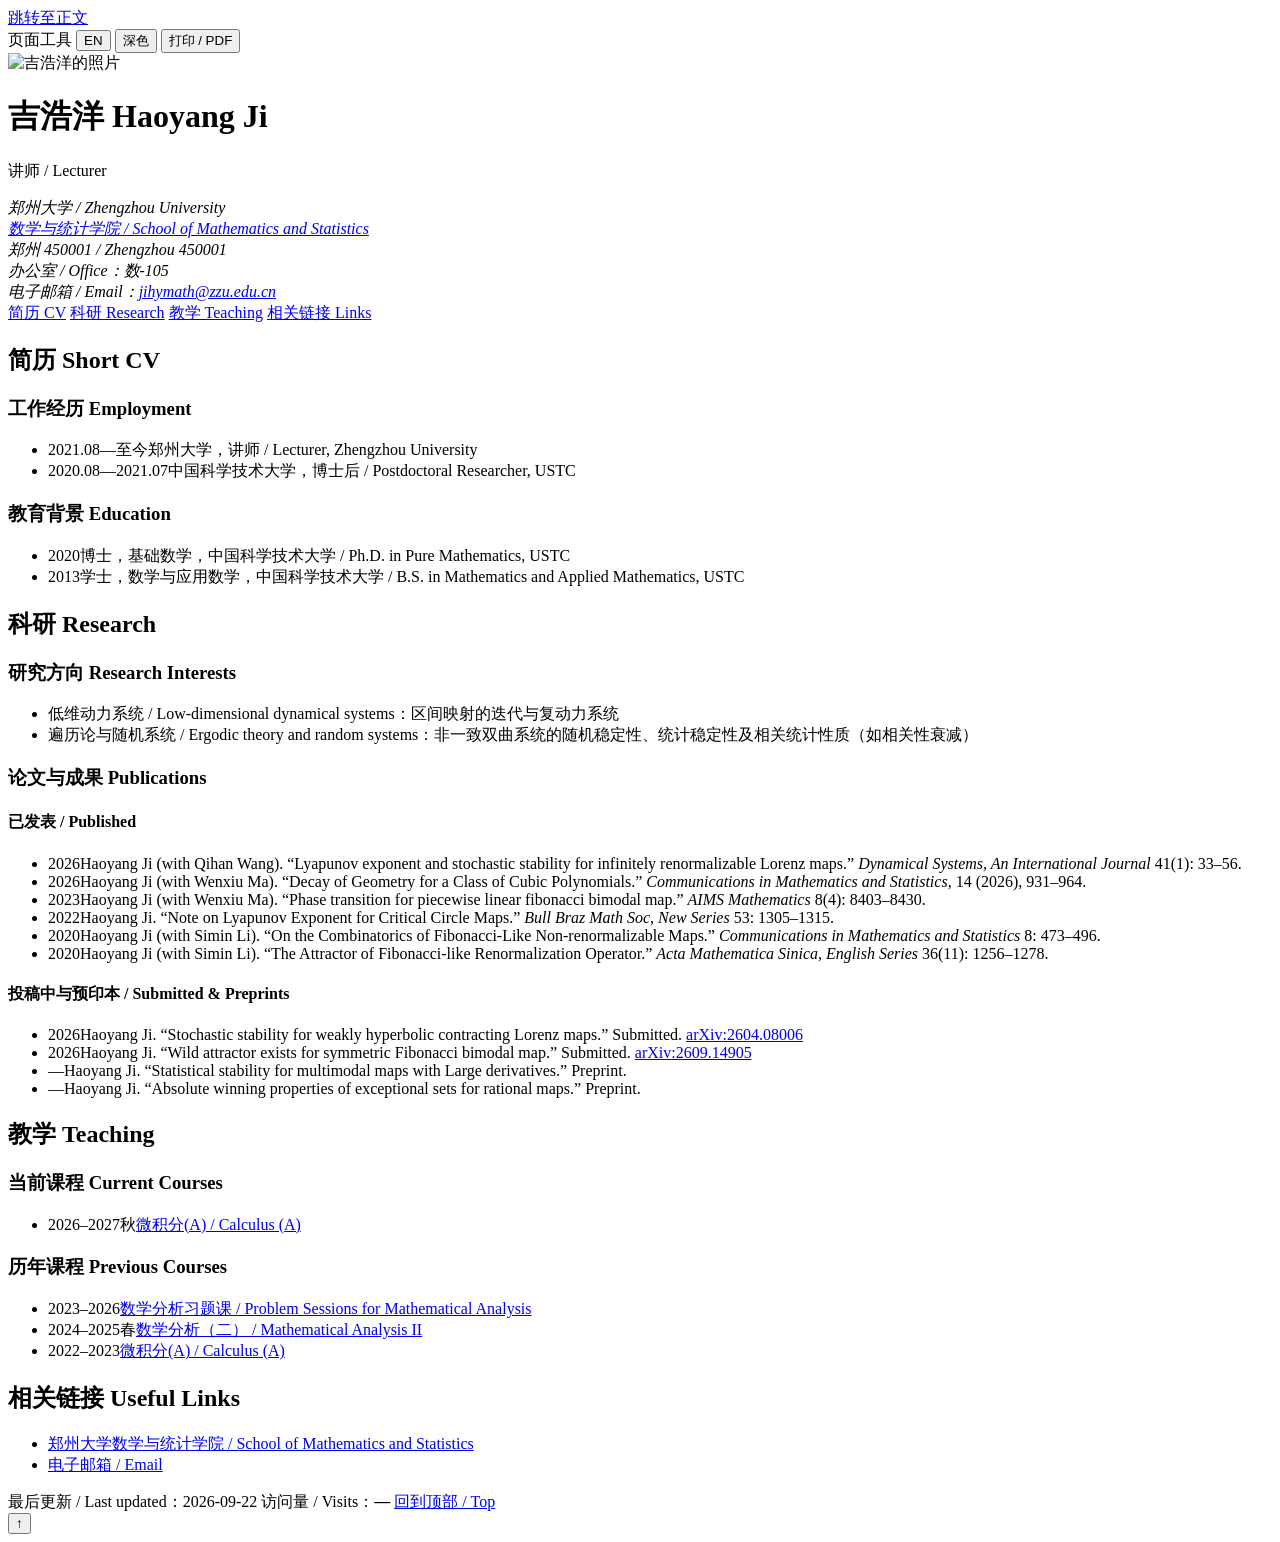
==== index.html @ d3ea6135 "Update Decay of Geometry publication details Updated publication details for 2025 entry to 2026 with" ====
<!doctype html>
<html lang="zh-CN">
<head>
  <meta charset="utf-8">
  <meta name="viewport" content="width=device-width, initial-scale=1">
  <meta name="description" content="吉浩洋，郑州大学数学与统计学院讲师。研究方向包括低维动力系统、遍历论与随机系统。">
  <title>吉浩洋 Haoyang Ji｜个人主页</title>
  <link rel="stylesheet" href="style.css?v=20260922-course-align">
  <link rel="icon" type="image/svg+xml" href="data:image/svg+xml,%3Csvg xmlns='http://www.w3.org/2000/svg' viewBox='0 0 32 32'%3E%3Crect width='32' height='32' rx='4' fill='%23365f7a'/%3E%3Ctext x='16' y='23' text-anchor='middle' font-size='23' fill='white'%3E学%3C/text%3E%3C/svg%3E">
  <script src="https://cdn.busuanzi.cc/busuanzi/3.6.9/busuanzi.min.js" defer></script>
  <script src="site.js" defer></script>
</head>
<body>
  <a class="skip" href="#main">跳转至正文</a>
  <main class="site" id="main">
    <div class="utility-bar" aria-label="页面工具">
      <span class="utility-label" data-zh="页面工具" data-en="Page tools">页面工具</span>
      <button type="button" data-action="language" aria-label="切换中英文">EN</button>
      <button type="button" data-action="theme" aria-label="切换深浅主题">深色</button>
      <button type="button" data-action="print" data-zh="打印 / PDF" data-en="Print / PDF">打印 / PDF</button>
    </div>
    <header class="profile-header" id="top">
      <div class="profile-photo">
        <img src="portrait.jpg" alt="吉浩洋的照片" width="1279" height="1706">
      </div>
      <div class="profile-copy">
        <h1>吉浩洋 <span>Haoyang Ji</span></h1>
        <p class="position">讲师 / Lecturer</p>
        <address>
          郑州大学 / Zhengzhou University<br>
          <a href="https://www5.zzu.edu.cn/math/" target="_blank" rel="noopener noreferrer">数学与统计学院 / School of Mathematics and Statistics</a><br>
          郑州 450001 / Zhengzhou 450001<br>
          办公室 / Office：数-105<br>
          电子邮箱 / Email：<a href="mailto:jihymath@zzu.edu.cn">jihymath@zzu.edu.cn</a>
        </address>
      </div>
    </header>

    <nav class="page-nav" aria-label="页面导航" data-section-nav>
      <a href="#cv" data-zh="简历 CV" data-en="Curriculum Vitae">简历 CV</a>
      <a href="#research" data-zh="科研 Research" data-en="Research">科研 Research</a>
      <a href="#teaching" data-zh="教学 Teaching" data-en="Teaching">教学 Teaching</a>
      <a href="#links" data-zh="相关链接 Links" data-en="Useful Links">相关链接 Links</a>
    </nav>

    <section class="home-section" id="cv">
      <h2 data-zh="简历 · Short CV" data-en="Curriculum Vitae">简历 <span>Short CV</span></h2>
      <div class="group">
        <h3 data-zh="工作经历 / Employment" data-en="Employment">工作经历 <span>Employment</span></h3>
        <ul class="employment-list">
          <li><div class="employment-row"><span class="year">2021.08—至今</span><span>郑州大学，讲师 / Lecturer, Zhengzhou University</span></div></li>
          <li><div class="employment-row"><span class="year">2020.08—2021.07</span><span>中国科学技术大学，博士后 / Postdoctoral Researcher, USTC</span></div></li>
        </ul>
      </div>
      <div class="group">
        <h3 data-zh="教育背景 / Education" data-en="Education">教育背景 <span>Education</span></h3>
        <ul>
          <li><span class="year">2020</span>博士，基础数学，中国科学技术大学 / Ph.D. in Pure Mathematics, USTC</li>
          <li><span class="year">2013</span>学士，数学与应用数学，中国科学技术大学 / B.S. in Mathematics and Applied Mathematics, USTC</li>
        </ul>
      </div>
    </section>

    <section class="home-section" id="research">
      <h2 data-zh="科研 · Research" data-en="Research">科研 <span>Research</span></h2>
      <div class="group">
        <h3 data-zh="研究方向 / Research Interests" data-en="Research Interests">研究方向 <span>Research Interests</span></h3>
        <ul>
          <li>低维动力系统 / Low-dimensional dynamical systems：区间映射的迭代与复动力系统</li>
          <li>遍历论与随机系统 / Ergodic theory and random systems：非一致双曲系统的随机稳定性、统计稳定性及相关统计性质（如相关性衰减）</li>
        </ul>
      </div>
      <div class="group">
        <h3 data-zh="论文与成果 / Publications" data-en="Publications">论文与成果 <span>Publications</span></h3>
        <h4 class="publication-subhead" data-zh="已发表 / Published" data-en="Published">已发表 / Published</h4>
        <ul class="publication-list">
          <li><span class="publication-row"><span class="year">2026</span><span class="publication-entry">Haoyang Ji (with Qihan Wang). “Lyapunov exponent and stochastic stability for infinitely renormalizable Lorenz maps.” <em>Dynamical Systems, An International Journal</em> 41(1): 33–56.</span></span></li>
          <li><span class="publication-row"><span class="year">2026</span><span class="publication-entry">Haoyang Ji (with Wenxiu Ma). “Decay of Geometry for a Class of Cubic Polynomials.” <em>Communications in Mathematics and Statistics</em>, 14 (2026), 931–964.</span></span></li>
          <li><span class="publication-row"><span class="year">2023</span><span class="publication-entry">Haoyang Ji (with Wenxiu Ma). “Phase transition for piecewise linear fibonacci bimodal map.” <em>AIMS Mathematics</em> 8(4): 8403–8430.</span></span></li>
          <li><span class="publication-row"><span class="year">2022</span><span class="publication-entry">Haoyang Ji. “Note on Lyapunov Exponent for Critical Circle Maps.” <em>Bull Braz Math Soc, New Series</em> 53: 1305–1315.</span></span></li>
          <li><span class="publication-row"><span class="year">2020</span><span class="publication-entry">Haoyang Ji (with Simin Li). “On the Combinatorics of Fibonacci-Like Non-renormalizable Maps.” <em>Communications in Mathematics and Statistics</em> 8: 473–496.</span></span></li>
          <li><span class="publication-row"><span class="year">2020</span><span class="publication-entry">Haoyang Ji (with Simin Li). “The Attractor of Fibonacci-like Renormalization Operator.” <em>Acta Mathematica Sinica, English Series</em> 36(11): 1256–1278.</span></span></li>
        </ul>
        <h4 class="publication-subhead" data-zh="投稿中与预印本 / Submitted &amp; Preprints" data-en="Submitted &amp; Preprints">投稿中与预印本 / Submitted &amp; Preprints</h4>
        <ul class="publication-list">
          <li><span class="publication-row"><span class="year">2026</span><span class="publication-entry">Haoyang Ji. “Stochastic stability for weakly hyperbolic contracting Lorenz maps.” Submitted. <a href="https://arxiv.org/abs/2604.08006" target="_blank" rel="noopener noreferrer">arXiv:2604.08006</a></span></span></li>
          <li><span class="publication-row"><span class="year">2026</span><span class="publication-entry">Haoyang Ji. “Wild attractor exists for symmetric Fibonacci bimodal map.” Submitted. <a href="https://arxiv.org/abs/2609.14905" target="_blank" rel="noopener noreferrer">arXiv:2609.14905</a></span></span></li>
          <li><span class="publication-row"><span class="year">—</span><span class="publication-entry">Haoyang Ji. “Statistical stability for multimodal maps with Large derivatives.” Preprint.</span></span></li>
          <li><span class="publication-row"><span class="year">—</span><span class="publication-entry">Haoyang Ji. “Absolute winning properties of exceptional sets for rational maps.” Preprint.</span></span></li>
        </ul>
      </div>
    </section>

    <section class="home-section" id="teaching">
      <h2 data-zh="教学 · Teaching" data-en="Teaching">教学 <span>Teaching</span></h2>
      <div class="group">
        <h3 data-zh="当前课程 / Current Courses" data-en="Current Courses">当前课程 <span>Current Courses</span></h3>
        <ul class="course-list">
          <li><span class="year">2026–2027秋</span><a href="course-01.html">微积分(A) / Calculus (A)</a></li>
        </ul>
      </div>
      <div class="group">
        <h3 data-zh="历年课程 / Previous Courses" data-en="Previous Courses">历年课程 <span>Previous Courses</span></h3>
        <ul class="course-list">
          <li><span class="year">2023–2026</span><a href="course-02.html">数学分析习题课 / Problem Sessions for Mathematical Analysis</a></li>
          <li><span class="year">2024–2025春</span><a href="course-04.html">数学分析（二） / Mathematical Analysis II</a></li>
          <li><span class="year">2022–2023</span><a href="course-03.html">微积分(A) / Calculus (A)</a></li>
        </ul>
      </div>
    </section>

    <section class="home-section" id="links">
      <h2 data-zh="相关链接 · Useful Links" data-en="Useful Links">相关链接 <span>Useful Links</span></h2>
      <ul class="inline-links">
        <li><a href="https://www5.zzu.edu.cn/math/" target="_blank" rel="noopener noreferrer">郑州大学数学与统计学院 / School of Mathematics and Statistics</a></li>
        <li><a href="mailto:jihymath@zzu.edu.cn">电子邮箱 / Email</a></li>
      </ul>
    </section>

    <footer>
      <span>最后更新 / Last updated：2026-09-22</span>
      <span class="visitor-count" id="busuanzi_container_site_pv">访问量 / Visits：<strong id="busuanzi_site_pv">—</strong></span>
      <a href="#top">回到顶部 / Top</a>
    </footer>
  </main>
  <button class="back-to-top" type="button" data-action="top" aria-label="回到顶部">↑</button>
</body>
</html>
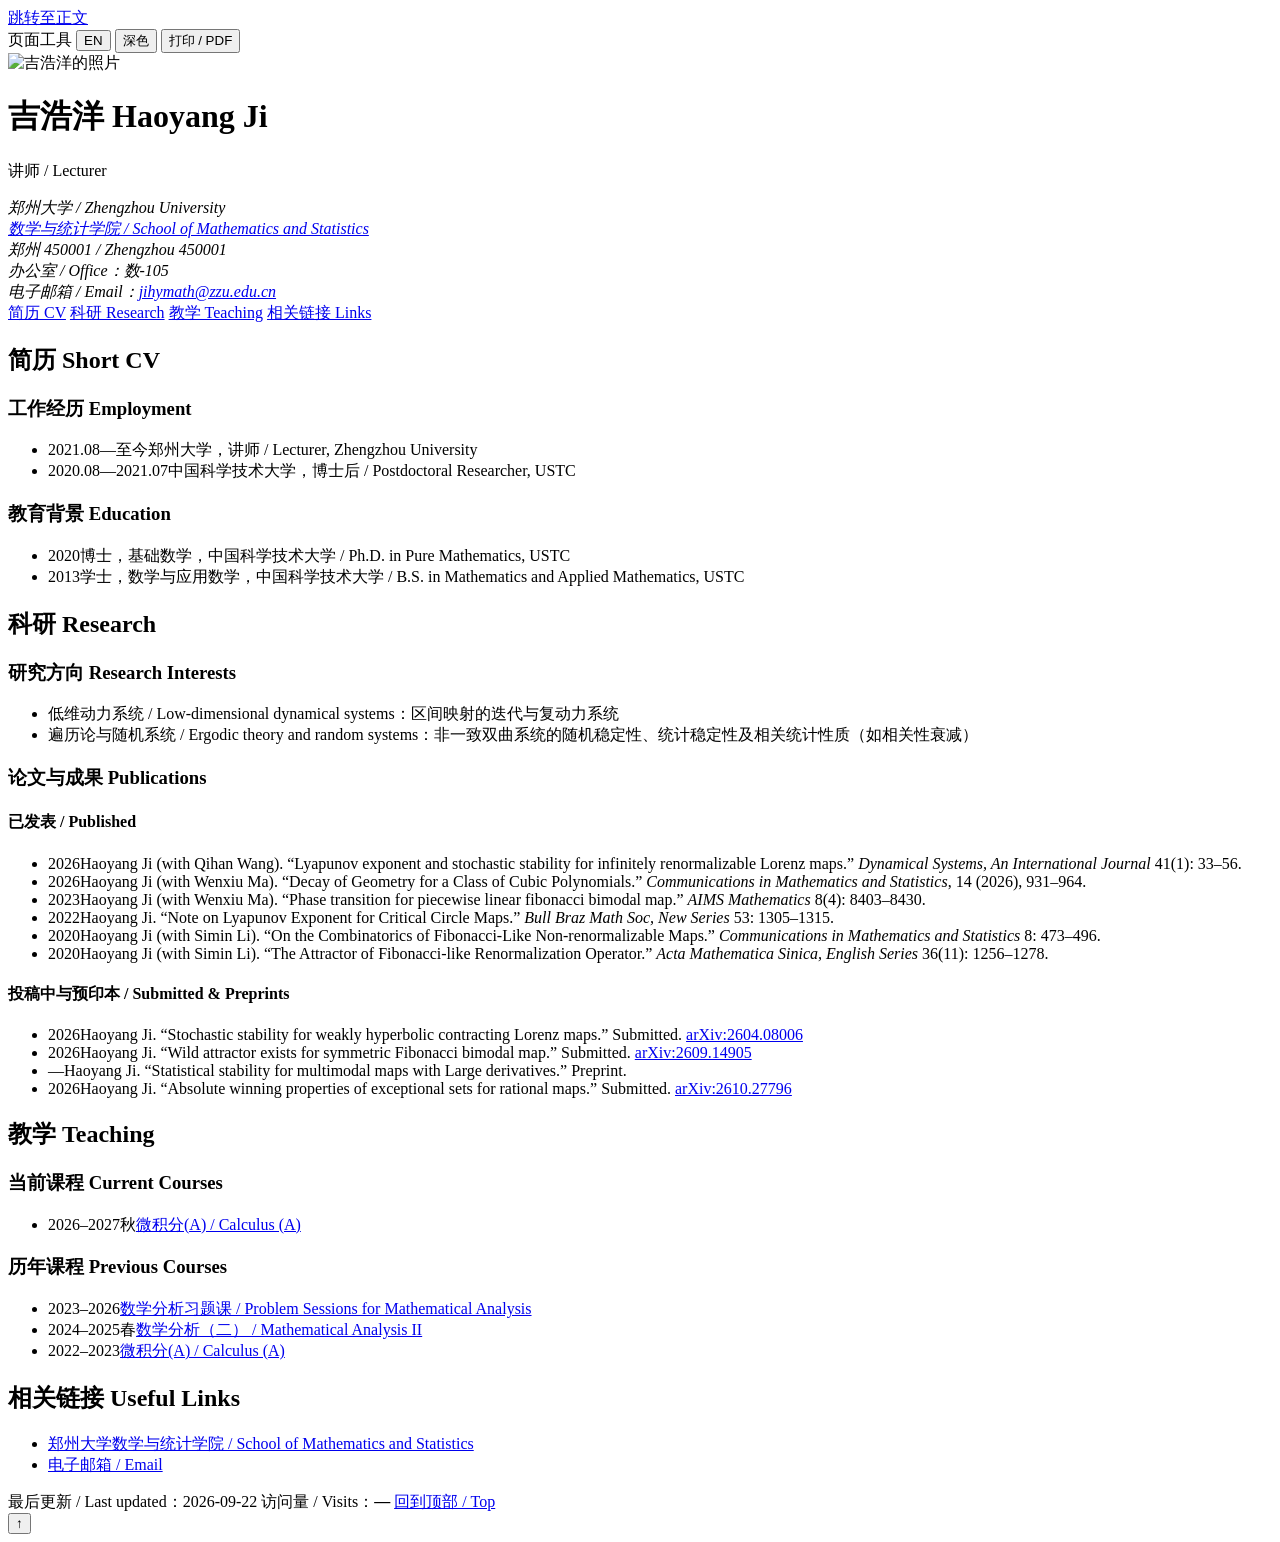
==== commit 9e67db8e: "Update rational maps preprint status and arXiv link" ====
--- a/index.html
+++ b/index.html
@@ -86,7 +86,7 @@
           <li><span class="publication-row"><span class="year">2026</span><span class="publication-entry">Haoyang Ji. “Stochastic stability for weakly hyperbolic contracting Lorenz maps.” Submitted. <a href="https://arxiv.org/abs/2604.08006" target="_blank" rel="noopener noreferrer">arXiv:2604.08006</a></span></span></li>
           <li><span class="publication-row"><span class="year">2026</span><span class="publication-entry">Haoyang Ji. “Wild attractor exists for symmetric Fibonacci bimodal map.” Submitted. <a href="https://arxiv.org/abs/2609.14905" target="_blank" rel="noopener noreferrer">arXiv:2609.14905</a></span></span></li>
           <li><span class="publication-row"><span class="year">—</span><span class="publication-entry">Haoyang Ji. “Statistical stability for multimodal maps with Large derivatives.” Preprint.</span></span></li>
-          <li><span class="publication-row"><span class="year">—</span><span class="publication-entry">Haoyang Ji. “Absolute winning properties of exceptional sets for rational maps.” Preprint.</span></span></li>
+          <li><span class="publication-row"><span class="year">2026</span><span class="publication-entry">Haoyang Ji. “Absolute winning properties of exceptional sets for rational maps.” Submitted. <a href="https://arxiv.org/abs/2610.27796" target="_blank" rel="noopener noreferrer">arXiv:2610.27796</a></span></span></li>
         </ul>
       </div>
     </section>
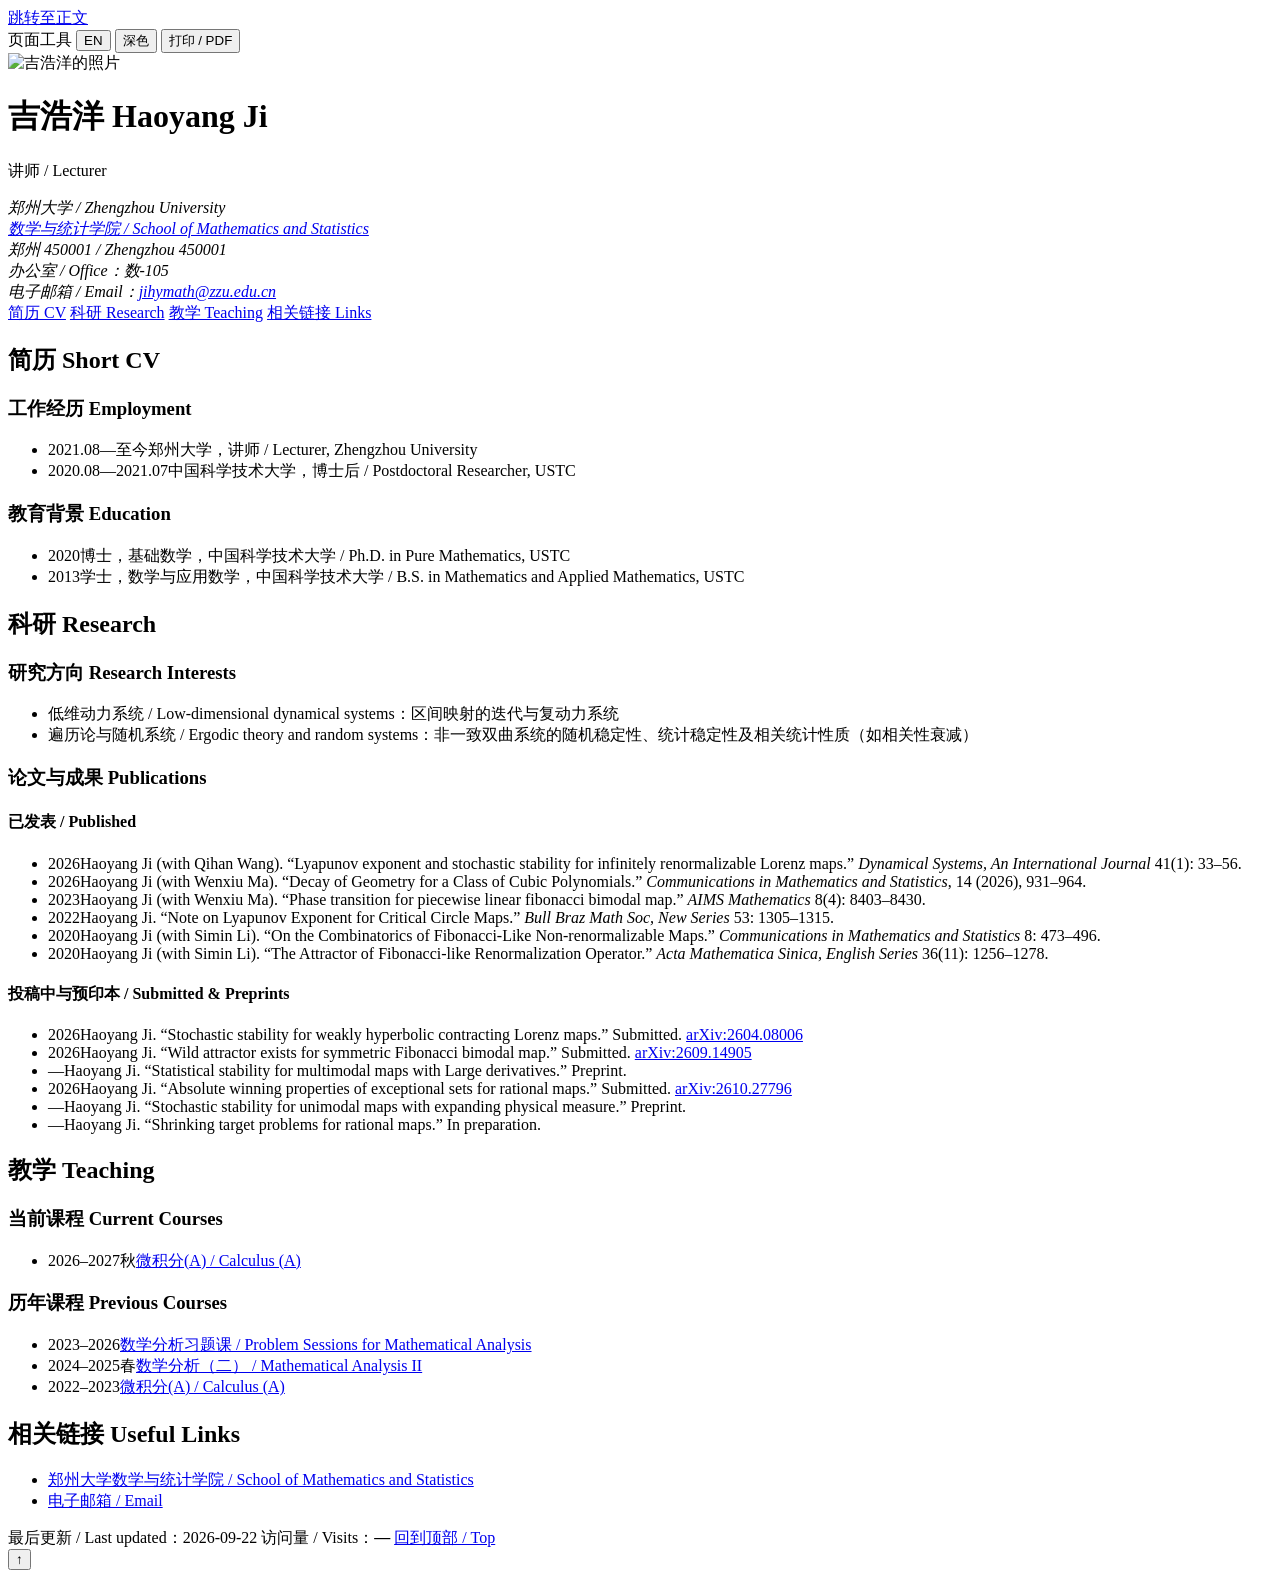
==== commit faa03da9: "Add unimodal maps preprint and shrinking target work" ====
--- a/index.html
+++ b/index.html
@@ -87,6 +87,8 @@
           <li><span class="publication-row"><span class="year">2026</span><span class="publication-entry">Haoyang Ji. “Wild attractor exists for symmetric Fibonacci bimodal map.” Submitted. <a href="https://arxiv.org/abs/2609.14905" target="_blank" rel="noopener noreferrer">arXiv:2609.14905</a></span></span></li>
           <li><span class="publication-row"><span class="year">—</span><span class="publication-entry">Haoyang Ji. “Statistical stability for multimodal maps with Large derivatives.” Preprint.</span></span></li>
           <li><span class="publication-row"><span class="year">2026</span><span class="publication-entry">Haoyang Ji. “Absolute winning properties of exceptional sets for rational maps.” Submitted. <a href="https://arxiv.org/abs/2610.27796" target="_blank" rel="noopener noreferrer">arXiv:2610.27796</a></span></span></li>
+          <li><span class="publication-row"><span class="year">—</span><span class="publication-entry">Haoyang Ji. “Stochastic stability for unimodal maps with expanding physical measure.” Preprint.</span></span></li>
+          <li><span class="publication-row"><span class="year">—</span><span class="publication-entry">Haoyang Ji. “Shrinking target problems for rational maps.” In preparation.</span></span></li>
         </ul>
       </div>
     </section>
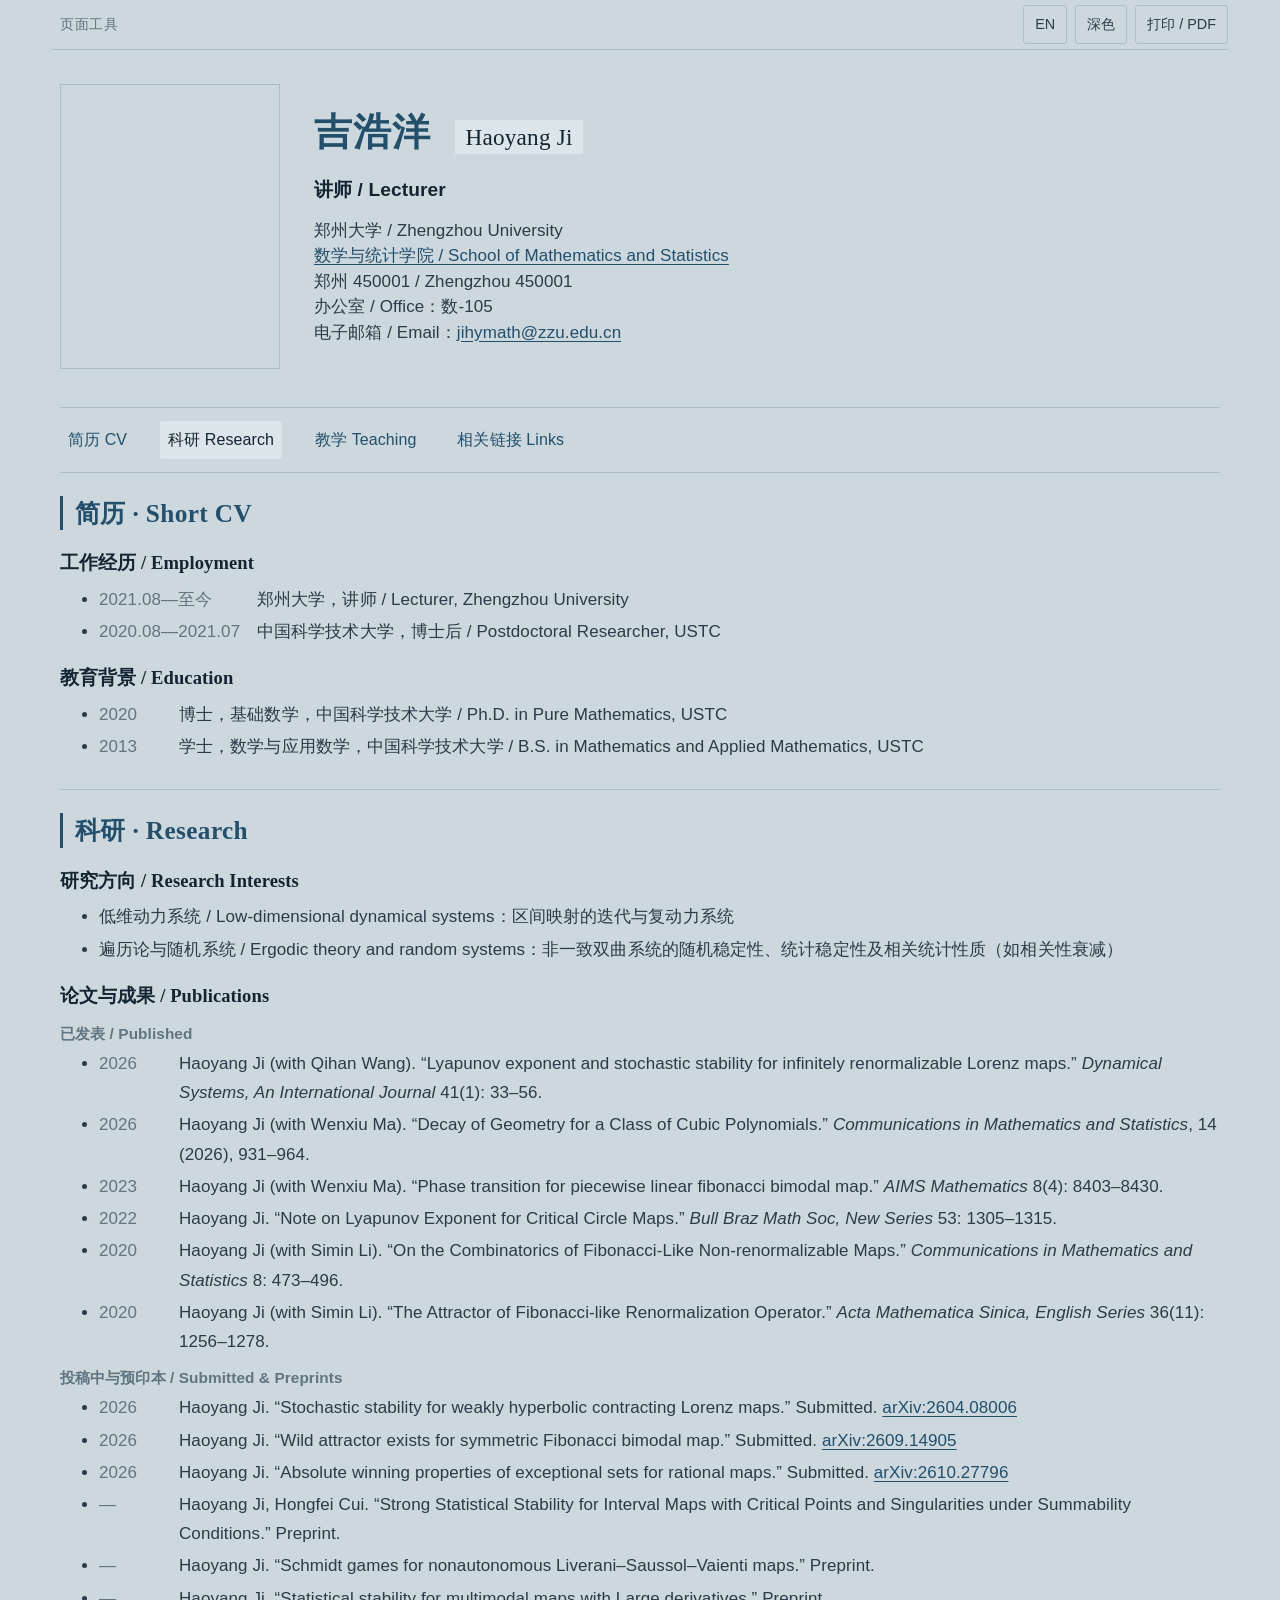
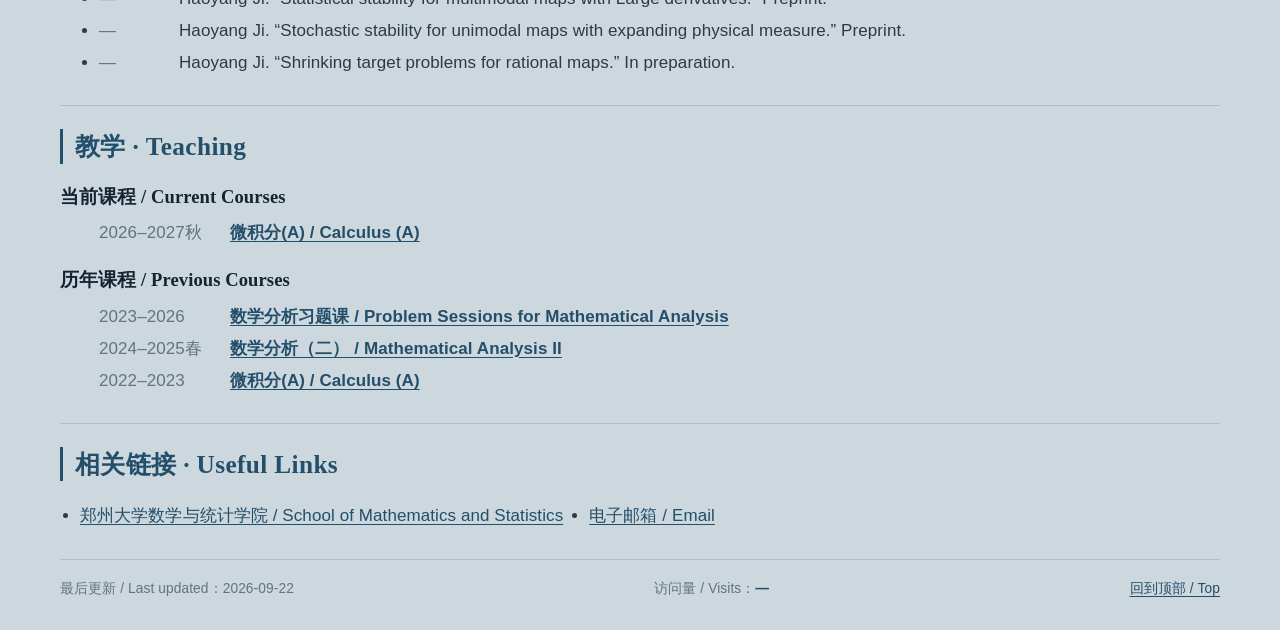
==== commit 1c6f0c84: "Add two preprints and reorder manuscripts by status Added new publications and updated existing entr" ====
--- a/index.html
+++ b/index.html
@@ -85,8 +85,10 @@
         <ul class="publication-list">
           <li><span class="publication-row"><span class="year">2026</span><span class="publication-entry">Haoyang Ji. “Stochastic stability for weakly hyperbolic contracting Lorenz maps.” Submitted. <a href="https://arxiv.org/abs/2604.08006" target="_blank" rel="noopener noreferrer">arXiv:2604.08006</a></span></span></li>
           <li><span class="publication-row"><span class="year">2026</span><span class="publication-entry">Haoyang Ji. “Wild attractor exists for symmetric Fibonacci bimodal map.” Submitted. <a href="https://arxiv.org/abs/2609.14905" target="_blank" rel="noopener noreferrer">arXiv:2609.14905</a></span></span></li>
+          <li><span class="publication-row"><span class="year">2026</span><span class="publication-entry">Haoyang Ji. “Absolute winning properties of exceptional sets for rational maps.” Submitted. <a href="https://arxiv.org/abs/2610.27796" target="_blank" rel="noopener noreferrer">arXiv:2610.27796</a></span></span></li>
+          <li><span class="publication-row"><span class="year">—</span><span class="publication-entry">Haoyang Ji, Hongfei Cui. “Strong Statistical Stability for Interval Maps with Critical Points and Singularities under Summability Conditions.” Preprint.</span></span></li>
+          <li><span class="publication-row"><span class="year">—</span><span class="publication-entry">Haoyang Ji. “Schmidt games for nonautonomous Liverani–Saussol–Vaienti maps.” Preprint.</span></span></li>
           <li><span class="publication-row"><span class="year">—</span><span class="publication-entry">Haoyang Ji. “Statistical stability for multimodal maps with Large derivatives.” Preprint.</span></span></li>
-          <li><span class="publication-row"><span class="year">2026</span><span class="publication-entry">Haoyang Ji. “Absolute winning properties of exceptional sets for rational maps.” Submitted. <a href="https://arxiv.org/abs/2610.27796" target="_blank" rel="noopener noreferrer">arXiv:2610.27796</a></span></span></li>
           <li><span class="publication-row"><span class="year">—</span><span class="publication-entry">Haoyang Ji. “Stochastic stability for unimodal maps with expanding physical measure.” Preprint.</span></span></li>
           <li><span class="publication-row"><span class="year">—</span><span class="publication-entry">Haoyang Ji. “Shrinking target problems for rational maps.” In preparation.</span></span></li>
         </ul>
--- a/style.css
+++ b/style.css
@@ -0,0 +1,286 @@
+:root {
+  --paper: #ccd7de;
+  --surface: #eaf0f3;
+  --ink: #142431;
+  --text: #2b3b47;
+  --muted: #617480;
+  --line: #aebdc6;
+  --accent: #234f6b;
+  --soft: #dbe5ea;
+  --white: #f4f7f8;
+  --shadow: 0 18px 48px rgba(24, 47, 63, .18);
+  --sans: -apple-system, BlinkMacSystemFont, "Segoe UI", "Helvetica Neue", "PingFang SC", "Hiragino Sans GB", "Microsoft YaHei", Arial, sans-serif;
+  --display: "Iowan Old Style", Charter, Georgia, "Times New Roman", "Songti SC", STSong, SimSun, serif;
+}
+
+html[data-theme="dark"] {
+  --paper: #101a22;
+  --surface: rgba(25, 39, 49, .92);
+  --ink: #edf5f8;
+  --text: #d4e0e6;
+  --muted: #9eb1bd;
+  --line: #405663;
+  --accent: #8ac0dc;
+  --soft: #253945;
+  --white: #1e303b;
+  --shadow: 0 18px 50px rgba(0, 0, 0, .28);
+  color-scheme: dark;
+}
+
+* { box-sizing: border-box; }
+html { scroll-behavior: smooth; scroll-padding-top: 22px; }
+body {
+  margin: 0;
+  background: var(--paper);
+  color: var(--text);
+  font-family: var(--sans);
+  font-size: 1.0625rem;
+  line-height: 1.72;
+  letter-spacing: .005em;
+  -webkit-font-smoothing: antialiased;
+  text-rendering: optimizeLegibility;
+}
+html[data-theme="dark"] body { background: var(--paper); }
+a { color: var(--accent); text-decoration: underline; text-underline-offset: 3px; }
+a:hover { color: #9d3b50; }
+a:focus-visible { outline: 2px solid #8a2f3e; outline-offset: 4px; }
+h1, h2, h3, p, dl, dd { margin: 0; }
+.skip { position: fixed; top: -60px; left: 18px; background: white; padding: 8px; z-index: 20; }
+.skip:focus { top: 10px; }
+.site {
+  width: min(1160px, calc(100% - 64px));
+  margin: 0 auto;
+  padding: 0 0 30px;
+  background: transparent;
+}
+
+.utility-bar {
+  min-height: 50px;
+  display: flex;
+  align-items: center;
+  gap: 8px;
+  margin: 0 -8px;
+  border-bottom: 1px solid var(--line);
+  color: var(--muted);
+  font-size: .9rem;
+}
+.utility-label { margin-right: auto; padding-left: 8px; letter-spacing: .05em; }
+.utility-spacer { flex: 1; }
+.utility-bar button,
+.utility-home {
+  min-height: 34px;
+  padding: 6px 11px;
+  border: 1px solid var(--line);
+  border-radius: 3px;
+  background: transparent;
+  color: var(--text);
+  font: inherit;
+  text-decoration: none;
+  cursor: pointer;
+}
+.utility-bar button:hover,
+.utility-home:hover { background: var(--soft); color: var(--accent); }
+
+.profile-header {
+  min-height: 320px;
+  display: grid;
+  grid-template-columns: 220px minmax(0, 1fr);
+  gap: 34px;
+  align-items: center;
+  padding: 34px 0 38px;
+  border-bottom: 1px solid var(--line);
+}
+.profile-photo {
+  width: 220px;
+  height: 285px;
+  overflow: hidden;
+  border: 1px solid var(--line);
+}
+.profile-photo img { display: block; width: 100%; height: 100%; object-fit: cover; transform: scale(1.8); transform-origin: 50% 70%; }
+.profile-copy h1 { color: var(--accent); font-family: var(--display); font-size: 2.35rem; font-weight: 700; line-height: 1.35; letter-spacing: .02em; }
+.profile-copy h1 span { margin-left: 15px; padding: 4px 10px; background: var(--soft); color: var(--ink); font-family: var(--display); font-size: 1.45rem; font-weight: 500; line-height: 1.5; letter-spacing: .01em; }
+.position { margin: 14px 0 12px; color: var(--ink); font-size: 1.2rem; font-weight: 700; }
+address { font-style: normal; line-height: 1.5; }
+
+.page-nav {
+  display: flex;
+  flex-wrap: wrap;
+  gap: 8px 25px;
+  padding: 13px 0;
+  border-bottom: 1px solid var(--line);
+  font-size: 1rem;
+}
+.page-nav a, .course-nav a {
+  padding: 5px 8px;
+  border-radius: 2px;
+  text-decoration: none;
+}
+.page-nav a:hover, .course-nav a:hover,
+.page-nav a.active, .course-nav a.active { background: var(--soft); color: var(--ink); }
+.home-section, .course-section { padding: 23px 0 25px; border-bottom: 1px solid var(--line); }
+.home-section h2, .course-section h2 {
+  margin-bottom: 17px;
+  color: var(--accent);
+  font-family: var(--display);
+  font-size: 1.58rem;
+  letter-spacing: .015em;
+  line-height: 1.35;
+  padding-left: 12px;
+  border-left: 3px solid var(--accent);
+}
+.home-section h2 span, .course-section h2 span { color: var(--muted); font-size: 1.02rem; font-weight: 500; }
+.group { margin-bottom: 16px; }
+.group:last-child { margin-bottom: 0; }
+.group h3 { margin-bottom: 6px; color: var(--ink); font-family: var(--display); font-size: 1.16rem; font-weight: 650; letter-spacing: .005em; }
+.group h3 span { color: var(--muted); font-weight: 400; }
+.publication-subhead { margin: 10px 0 4px; color: var(--muted); font: 600 .96rem/1.5 var(--sans); }
+.publication-row { display: grid; grid-template-columns: 72px minmax(0, 1fr); column-gap: 8px; }
+.publication-list .year { min-width: 0; margin-right: 0; }
+.employment-row { display: grid; grid-template-columns: 150px minmax(0, 1fr); column-gap: 8px; }
+.employment-row .year { min-width: 0; margin-right: 0; }
+ul { margin: 0; padding-left: 39px; }
+li { margin: 3px 0; }
+.year { display: inline-block; min-width: 72px; margin-right: 8px; color: var(--muted); font-variant-numeric: tabular-nums; white-space: nowrap; }
+.course-list li { display: grid; grid-template-columns: 13ch minmax(0, 1fr); column-gap: 8px; }
+.course-list .year { min-width: 0; margin-right: 0; }
+.course-list a { font-weight: 600; }
+.inline-links { display: flex; flex-wrap: wrap; gap: 6px 26px; padding-left: 20px; }
+
+footer {
+  display: flex;
+  flex-wrap: wrap;
+  justify-content: space-between;
+  gap: 8px 20px;
+  padding-top: 17px;
+  color: var(--muted);
+  font-size: .86rem;
+}
+.visitor-count strong { color: var(--accent); font-weight: 700; font-variant-numeric: tabular-nums; }
+
+.course-site { width: min(1220px, calc(100% - 44px)); }
+.course-header { padding: 32px 0 28px; text-align: center; border-bottom: 1px solid var(--line); }
+.course-header h1 { color: var(--ink); font-family: var(--display); font-size: 2.28rem; letter-spacing: .01em; }
+.course-header h1 span { font-size: 1.3rem; font-weight: 600; }
+.course-header h2 { margin-top: 11px; color: var(--muted); font-family: var(--sans); font-size: 1.08rem; font-weight: 500; }
+.course-nav { display: flex; flex-wrap: wrap; gap: 7px; padding: 13px 0; border-bottom: 1px solid var(--line); font-size: 1rem; }
+.course-section { position: relative; }
+.notice-list, .course-notes { padding-left: 24px; }
+.notice-list li::marker { color: #a42343; }
+.notice-list time { display: inline-block; min-width: 105px; color: var(--muted); }
+.course-info { display: grid; gap: 9px; }
+.course-info div { display: grid; grid-template-columns: 112px minmax(0, 1fr); gap: 16px; }
+.math-analysis-site .course-info div { grid-template-columns: 112px minmax(0, 1fr); gap: 16px; }
+.math-analysis-site #books .course-info div { grid-template-columns: 112px minmax(0, 1fr); gap: 16px; }
+.course-info dt { color: var(--ink); font-weight: 700; }
+.book-list { margin: 0; padding-left: 1.2em; }
+.book-list li { margin: 0 0 9px; padding-left: 2px; }
+.book-list li:last-child { margin-bottom: 0; }
+.book-meta { display: block; color: var(--muted); font-size: .92em; line-height: 1.55; }
+.placeholder { color: var(--muted); }
+.top-link { display: inline-block; margin-top: 12px; font-size: .95rem; }
+.course-notes { margin-bottom: 18px; }
+.schedule-tools { display: flex; align-items: center; gap: 10px; margin: 16px 0 12px; }
+.schedule-tools label { color: var(--ink); font-weight: 700; font-size: .98rem; }
+.schedule-tools input {
+  width: min(330px, 100%);
+  min-height: 38px;
+  padding: 7px 11px;
+  border: 1px solid var(--line);
+  border-radius: 3px;
+  background: var(--white);
+  color: var(--text);
+  font: inherit;
+}
+.schedule-tools input:focus { outline: 2px solid var(--accent); outline-offset: 2px; }
+.filter-count { color: var(--muted); font-size: .9rem; }
+.table-wrap { width: 100%; overflow-x: auto; border: 1px solid var(--line); background: rgba(255,255,255,.18); }
+table { width: 100%; min-width: 760px; border-collapse: collapse; font-size: 1rem; line-height: 1.58; }
+th, td { padding: 9px 11px; border-right: 1px solid var(--line); border-bottom: 1px solid var(--line); text-align: left; vertical-align: top; }
+th:last-child, td:last-child { border-right: 0; }
+tbody tr:last-child td { border-bottom: 0; }
+th { background: var(--soft); color: var(--ink); }
+tbody tr:nth-child(even) { background: rgba(126, 157, 174, .07); }
+tbody tr:hover { background: rgba(80, 130, 158, .12); }
+td span { color: var(--muted); }
+.course-download { margin-top: 13px; }
+.course-section > h3 { margin: 19px 0 8px; color: var(--ink); font-family: var(--display); font-size: 1.16rem; }
+.academic-year { margin-top: 20px; }
+.academic-year h3 { margin-bottom: 8px; color: var(--ink); font-family: var(--display); font-size: 1.16rem; }
+.weekly-index { margin-top: 9px; }
+.weekly-index summary { width: fit-content; color: var(--accent); font-weight: 650; cursor: pointer; }
+.weekly-index h4 { margin: 12px 0 4px; color: var(--ink); font-size: 1rem; }
+.weekly-index .book-list { columns: 2; }
+.weekly-index .book-list li { break-inside: avoid; margin-bottom: 3px; }
+.chapter-list { display: grid; grid-template-columns: repeat(2, minmax(0, 1fr)); gap: 5px 28px; margin: 0; padding-left: 29px; }
+.math-analysis-site .chapter-list { max-width: 980px; column-gap: 18px; }
+.chapter-list li { padding-left: 2px; }
+.chapter-list li::marker { color: var(--muted); font-variant-numeric: tabular-nums; }
+.chapter-list span { display: block; color: var(--muted); font-size: .88rem; line-height: 1.45; }
+
+.back-to-top {
+  position: fixed;
+  right: 22px;
+  bottom: 22px;
+  width: 42px;
+  height: 42px;
+  border: 1px solid var(--line);
+  border-radius: 50%;
+  background: var(--surface);
+  color: var(--accent);
+  box-shadow: 0 5px 18px rgba(20, 48, 64, .18);
+  font-size: 1.2rem;
+  cursor: pointer;
+  opacity: 0;
+  visibility: hidden;
+  transform: translateY(6px);
+  transition: opacity .18s ease, transform .18s ease, visibility .18s;
+}
+.back-to-top.visible { opacity: 1; visibility: visible; transform: translateY(0); }
+
+@media (max-width: 700px) {
+  .chapter-list { grid-template-columns: 1fr; }
+  .site { width: min(100% - 36px, 1120px); margin: 0 auto; padding: 0 0 26px; }
+  .profile-header { grid-template-columns: 125px minmax(0, 1fr); gap: 22px; min-height: 0; padding-bottom: 28px; }
+  .profile-photo { width: 125px; height: 165px; }
+  .profile-copy h1 { font-size: 1.65rem; }
+  .profile-copy h1 span { display: block; width: fit-content; margin: 5px 0 0; padding: 2px 6px; font-size: 1.05rem; }
+  .position { margin: 9px 0 7px; font-size: 1.08rem; }
+  address { font-size: .95rem; }
+  .year { min-width: 72px; }
+  .course-info div { grid-template-columns: 112px minmax(0, 1fr); }
+  .math-analysis-site .course-info div { grid-template-columns: 112px minmax(0, 1fr); gap: 16px; }
+  .schedule-tools { align-items: flex-start; flex-wrap: wrap; }
+}
+
+@media (max-width: 480px) {
+  .site { width: min(100% - 28px, 1120px); margin: 0 auto; padding: 0 0 24px; }
+  .profile-header { grid-template-columns: 1fr; }
+  .profile-photo { width: 150px; height: 195px; }
+  .profile-copy h1 span { display: inline; margin-left: 8px; background: transparent; padding: 0; }
+  .page-nav { gap: 6px 16px; }
+  .home-section h2, .course-section h2 { font-size: 1.35rem; }
+  .year { display: block; min-width: 0; margin-right: 0; font-size: .9rem; }
+  .course-list li { grid-template-columns: 1fr; row-gap: 0; }
+  .employment-row { grid-template-columns: 1fr; column-gap: 0; }
+  ul { padding-left: 23px; }
+  .inline-links { display: block; }
+  .course-header h1 { font-size: 1.68rem; }
+  .course-header h1 span { display: block; margin-top: 4px; font-size: 1.08rem; }
+  .course-info div { grid-template-columns: 1fr; gap: 2px; }
+  .math-analysis-site .course-info div { grid-template-columns: 1fr; gap: 2px; }
+  .math-analysis-site #books .course-info div { grid-template-columns: 1fr; gap: 2px; }
+  .weekly-index .book-list { columns: 1; }
+  footer .visitor-count { order: 3; width: 100%; }
+  .utility-label { display: none; }
+  .utility-bar { margin: 0; }
+  .utility-bar button, .utility-home { padding-inline: 8px; }
+  .back-to-top { right: 14px; bottom: 14px; }
+}
+
+@media (prefers-reduced-motion: reduce) { html { scroll-behavior: auto; } }
+@media print {
+  body { background: white; }
+  .site { width: 100%; margin: 0; padding: 0; border: 0; box-shadow: none; background: white; }
+  .utility-bar, .page-nav, .course-nav, .top-link, footer a, .back-to-top, .schedule-tools { display: none; }
+  .home-section, .course-section, tr { break-inside: avoid; }
+}
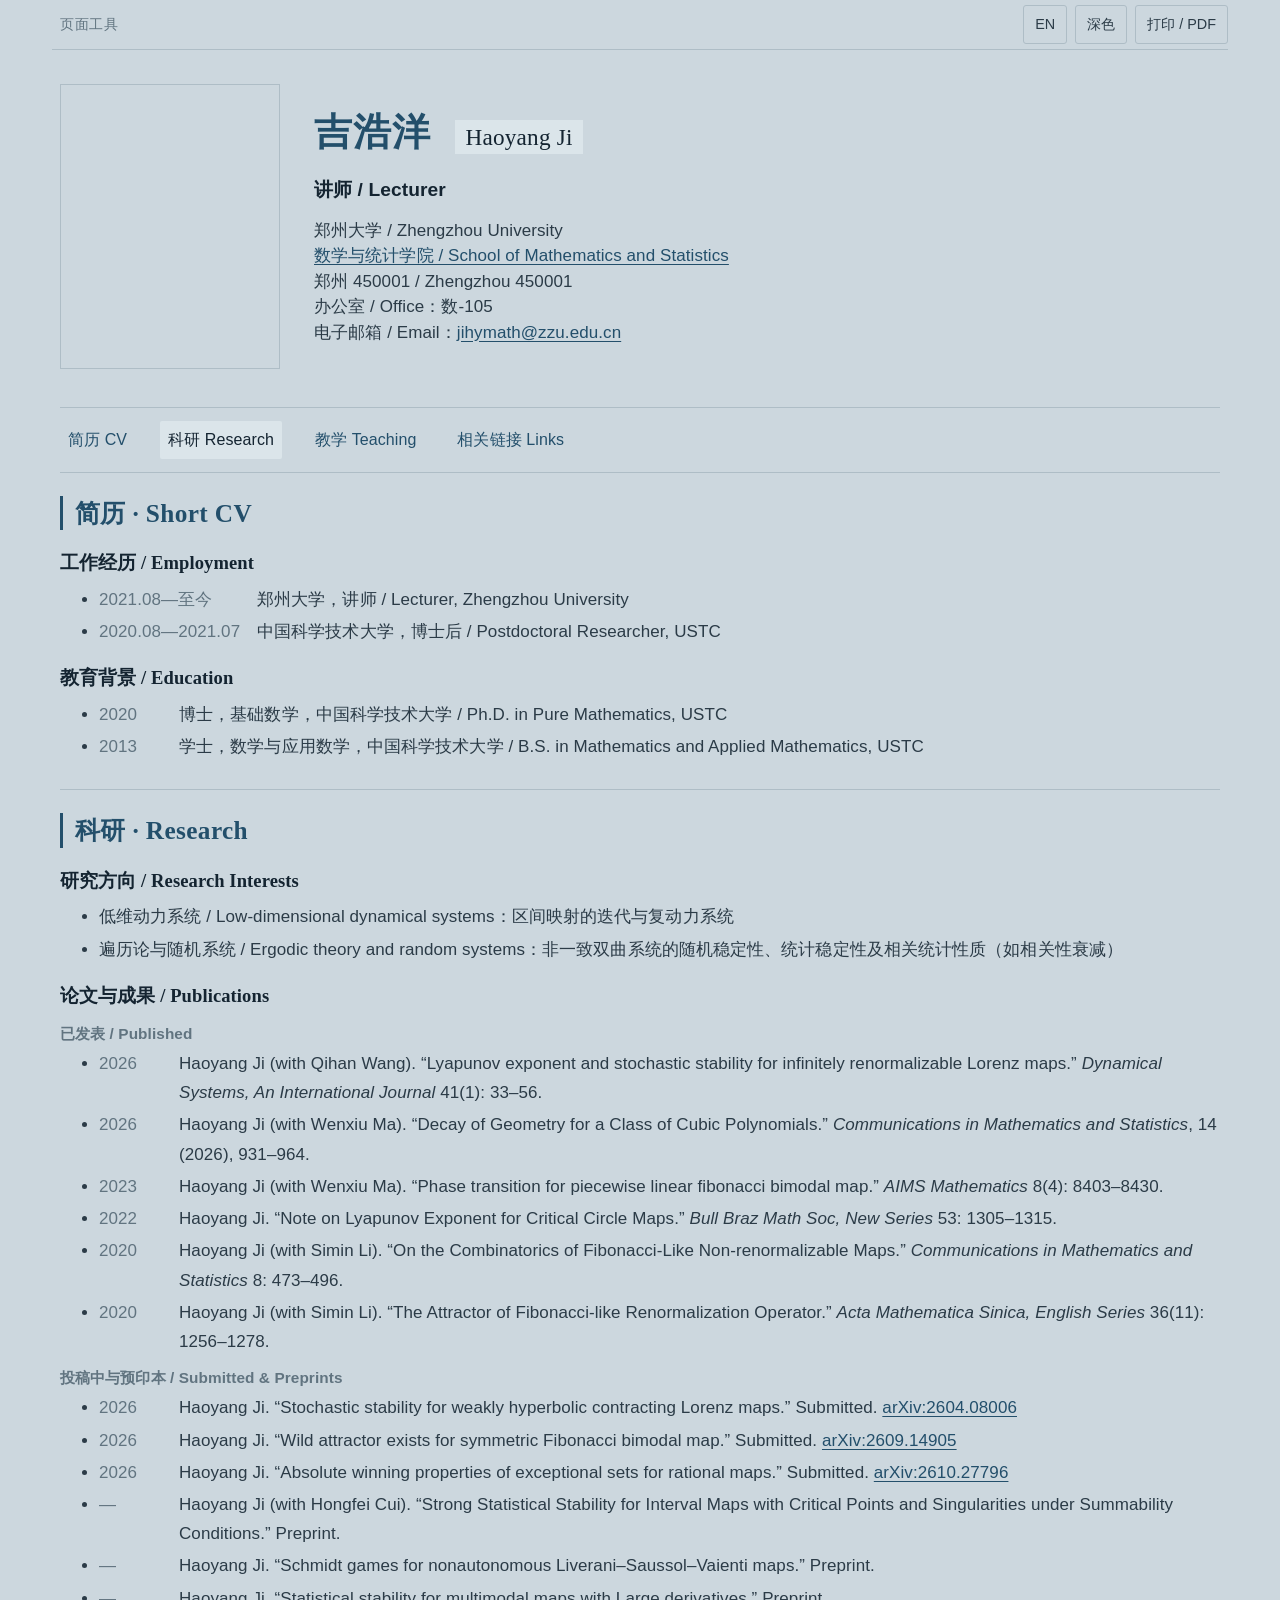
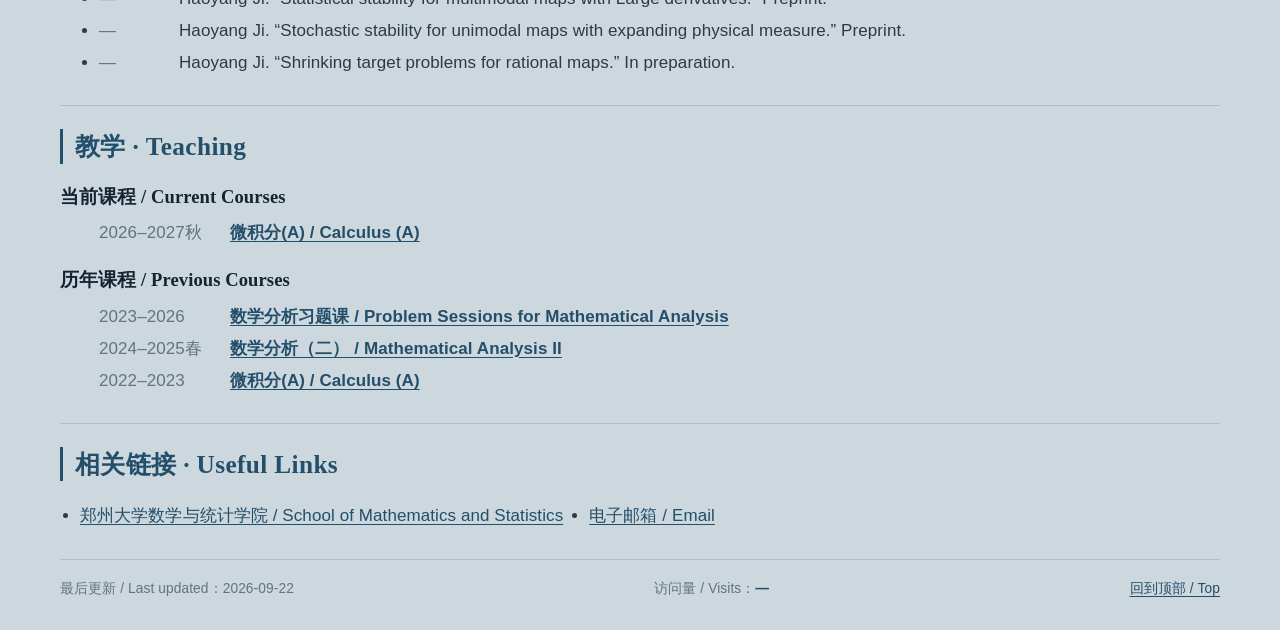
==== commit 1e0bf80c: "Match coauthor formatting in preprint listing" ====
--- a/index.html
+++ b/index.html
@@ -86,7 +86,7 @@
           <li><span class="publication-row"><span class="year">2026</span><span class="publication-entry">Haoyang Ji. “Stochastic stability for weakly hyperbolic contracting Lorenz maps.” Submitted. <a href="https://arxiv.org/abs/2604.08006" target="_blank" rel="noopener noreferrer">arXiv:2604.08006</a></span></span></li>
           <li><span class="publication-row"><span class="year">2026</span><span class="publication-entry">Haoyang Ji. “Wild attractor exists for symmetric Fibonacci bimodal map.” Submitted. <a href="https://arxiv.org/abs/2609.14905" target="_blank" rel="noopener noreferrer">arXiv:2609.14905</a></span></span></li>
           <li><span class="publication-row"><span class="year">2026</span><span class="publication-entry">Haoyang Ji. “Absolute winning properties of exceptional sets for rational maps.” Submitted. <a href="https://arxiv.org/abs/2610.27796" target="_blank" rel="noopener noreferrer">arXiv:2610.27796</a></span></span></li>
-          <li><span class="publication-row"><span class="year">—</span><span class="publication-entry">Haoyang Ji, Hongfei Cui. “Strong Statistical Stability for Interval Maps with Critical Points and Singularities under Summability Conditions.” Preprint.</span></span></li>
+          <li><span class="publication-row"><span class="year">—</span><span class="publication-entry">Haoyang Ji (with Hongfei Cui). “Strong Statistical Stability for Interval Maps with Critical Points and Singularities under Summability Conditions.” Preprint.</span></span></li>
           <li><span class="publication-row"><span class="year">—</span><span class="publication-entry">Haoyang Ji. “Schmidt games for nonautonomous Liverani–Saussol–Vaienti maps.” Preprint.</span></span></li>
           <li><span class="publication-row"><span class="year">—</span><span class="publication-entry">Haoyang Ji. “Statistical stability for multimodal maps with Large derivatives.” Preprint.</span></span></li>
           <li><span class="publication-row"><span class="year">—</span><span class="publication-entry">Haoyang Ji. “Stochastic stability for unimodal maps with expanding physical measure.” Preprint.</span></span></li>
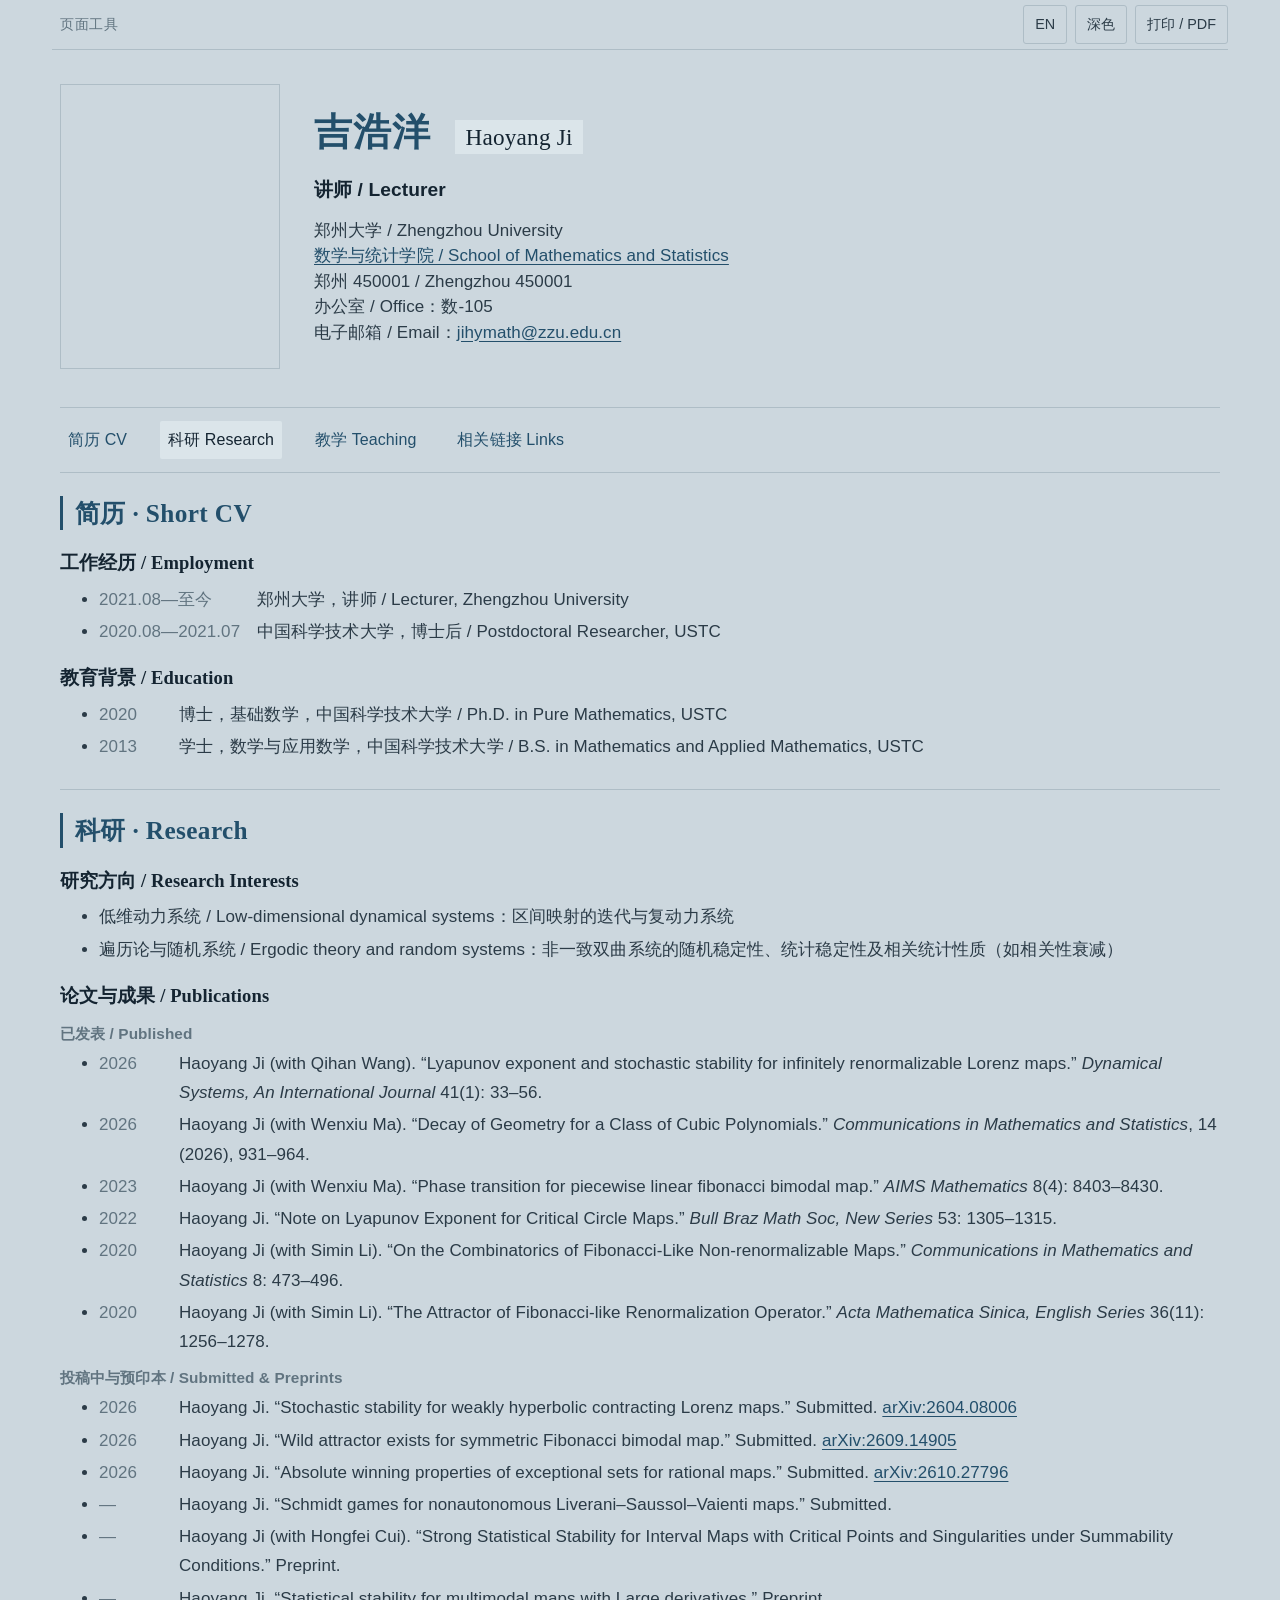
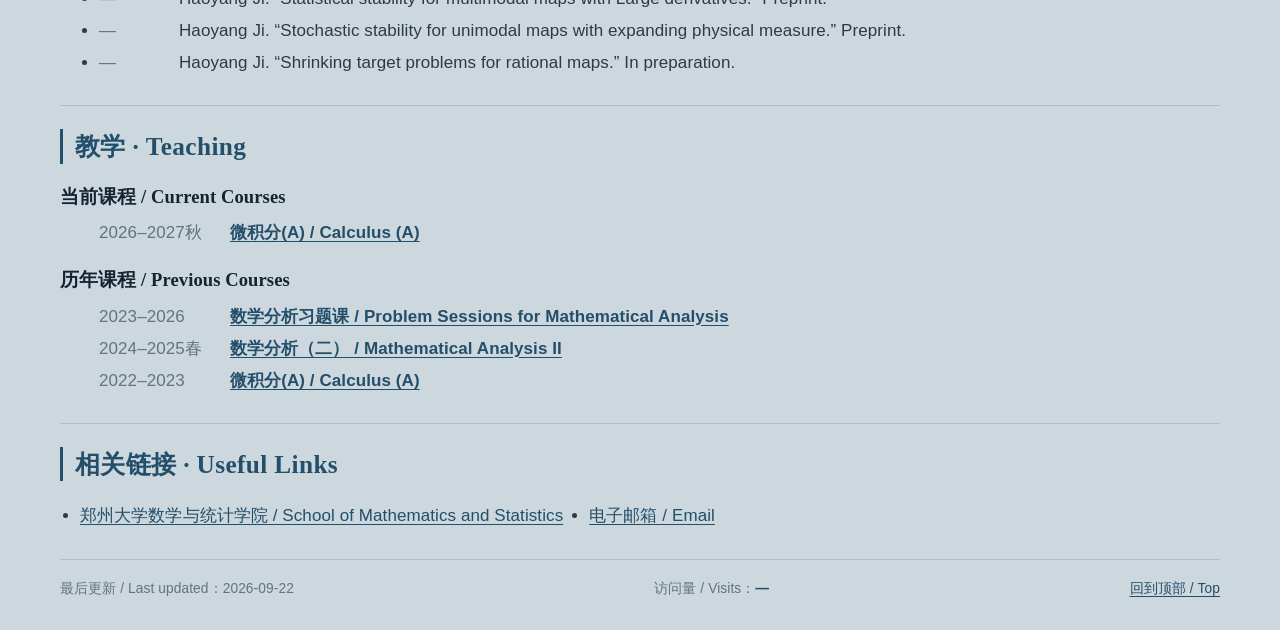
==== commit dfa73efb: "Mark Schmidt games manuscript as submitted Removed duplicate publication entry for 'Schmidt games fo" ====
--- a/index.html
+++ b/index.html
@@ -86,8 +86,8 @@
           <li><span class="publication-row"><span class="year">2026</span><span class="publication-entry">Haoyang Ji. “Stochastic stability for weakly hyperbolic contracting Lorenz maps.” Submitted. <a href="https://arxiv.org/abs/2604.08006" target="_blank" rel="noopener noreferrer">arXiv:2604.08006</a></span></span></li>
           <li><span class="publication-row"><span class="year">2026</span><span class="publication-entry">Haoyang Ji. “Wild attractor exists for symmetric Fibonacci bimodal map.” Submitted. <a href="https://arxiv.org/abs/2609.14905" target="_blank" rel="noopener noreferrer">arXiv:2609.14905</a></span></span></li>
           <li><span class="publication-row"><span class="year">2026</span><span class="publication-entry">Haoyang Ji. “Absolute winning properties of exceptional sets for rational maps.” Submitted. <a href="https://arxiv.org/abs/2610.27796" target="_blank" rel="noopener noreferrer">arXiv:2610.27796</a></span></span></li>
+          <li><span class="publication-row"><span class="year">—</span><span class="publication-entry">Haoyang Ji. “Schmidt games for nonautonomous Liverani–Saussol–Vaienti maps.” Submitted.</span></span></li>
           <li><span class="publication-row"><span class="year">—</span><span class="publication-entry">Haoyang Ji (with Hongfei Cui). “Strong Statistical Stability for Interval Maps with Critical Points and Singularities under Summability Conditions.” Preprint.</span></span></li>
-          <li><span class="publication-row"><span class="year">—</span><span class="publication-entry">Haoyang Ji. “Schmidt games for nonautonomous Liverani–Saussol–Vaienti maps.” Preprint.</span></span></li>
           <li><span class="publication-row"><span class="year">—</span><span class="publication-entry">Haoyang Ji. “Statistical stability for multimodal maps with Large derivatives.” Preprint.</span></span></li>
           <li><span class="publication-row"><span class="year">—</span><span class="publication-entry">Haoyang Ji. “Stochastic stability for unimodal maps with expanding physical measure.” Preprint.</span></span></li>
           <li><span class="publication-row"><span class="year">—</span><span class="publication-entry">Haoyang Ji. “Shrinking target problems for rational maps.” In preparation.</span></span></li>
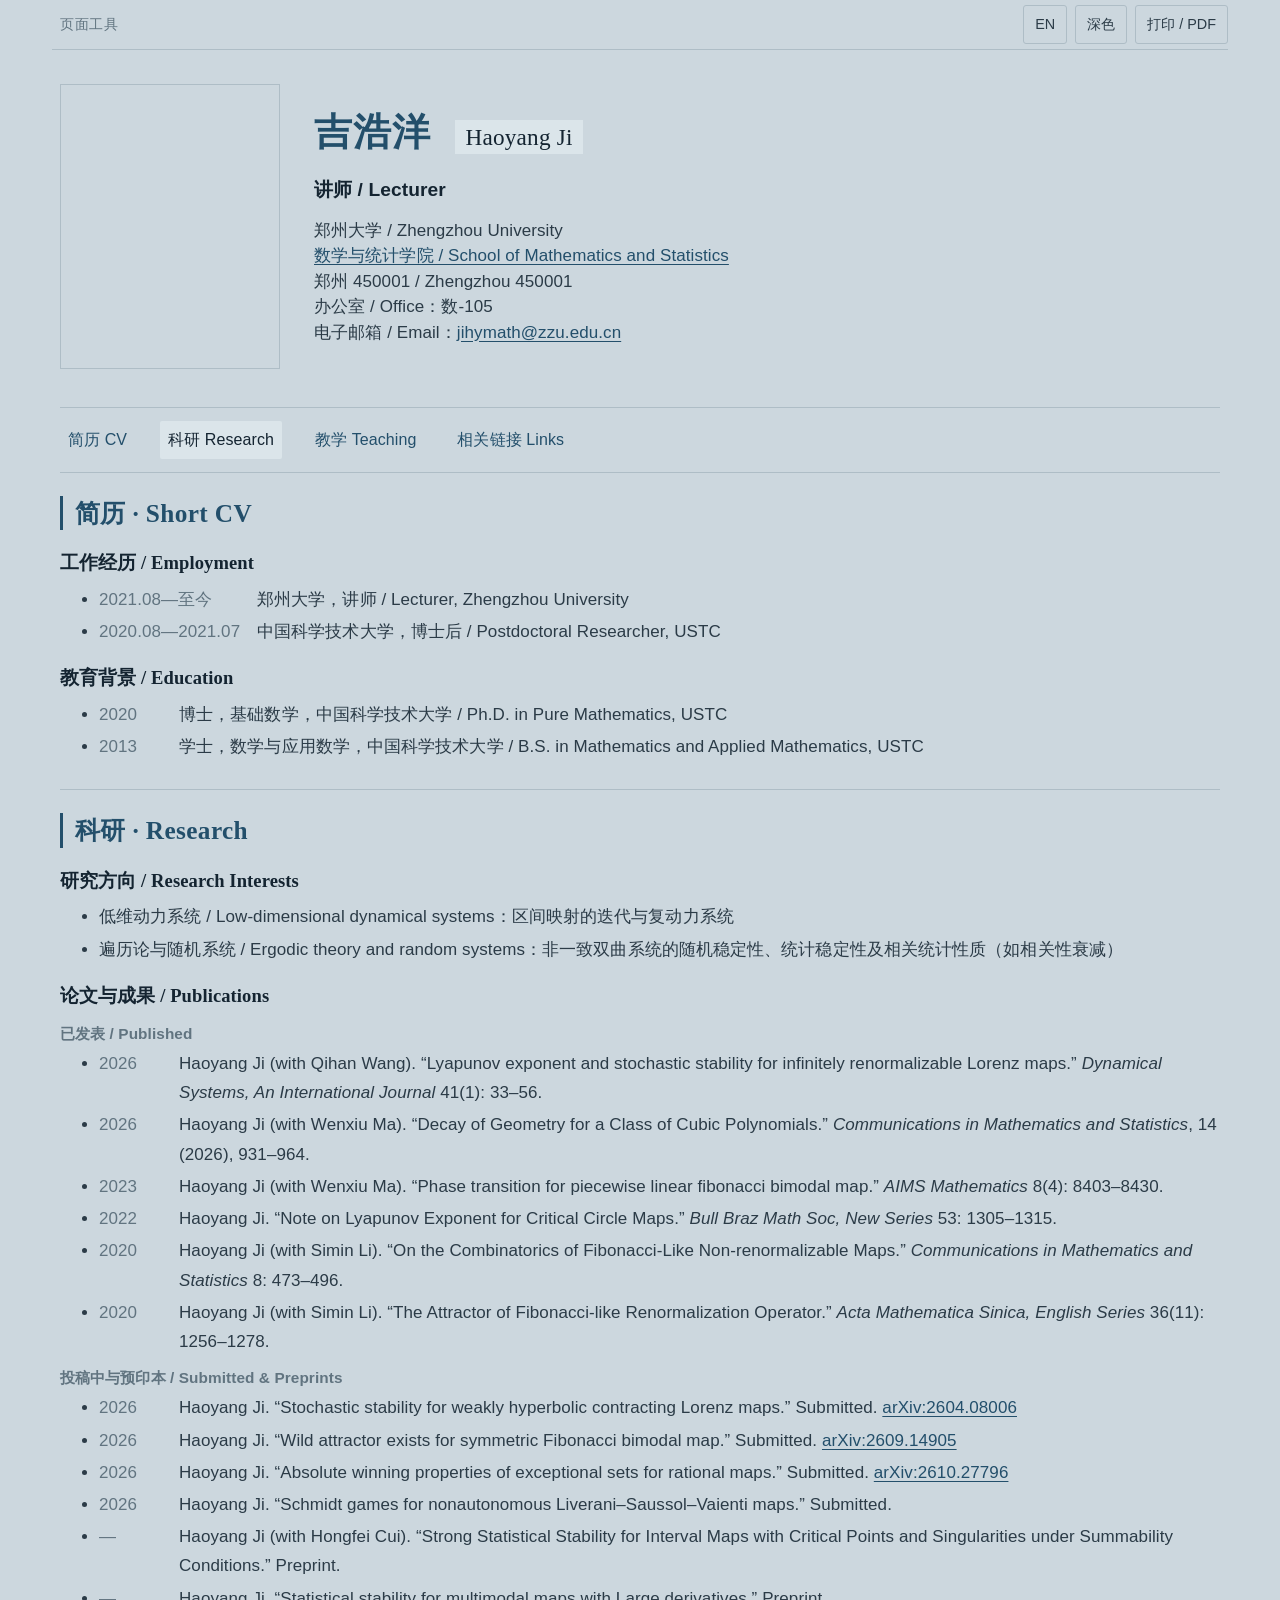
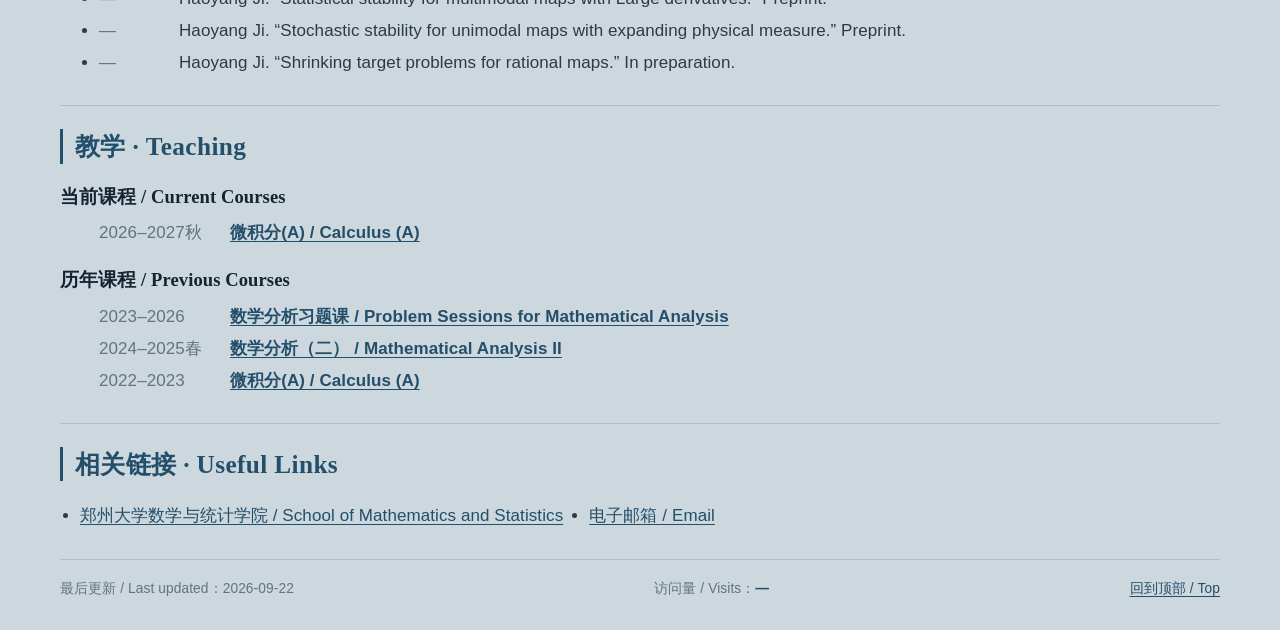
==== commit f0a567a8: "Add year to submitted Schmidt games manuscript" ====
--- a/index.html
+++ b/index.html
@@ -86,7 +86,7 @@
           <li><span class="publication-row"><span class="year">2026</span><span class="publication-entry">Haoyang Ji. “Stochastic stability for weakly hyperbolic contracting Lorenz maps.” Submitted. <a href="https://arxiv.org/abs/2604.08006" target="_blank" rel="noopener noreferrer">arXiv:2604.08006</a></span></span></li>
           <li><span class="publication-row"><span class="year">2026</span><span class="publication-entry">Haoyang Ji. “Wild attractor exists for symmetric Fibonacci bimodal map.” Submitted. <a href="https://arxiv.org/abs/2609.14905" target="_blank" rel="noopener noreferrer">arXiv:2609.14905</a></span></span></li>
           <li><span class="publication-row"><span class="year">2026</span><span class="publication-entry">Haoyang Ji. “Absolute winning properties of exceptional sets for rational maps.” Submitted. <a href="https://arxiv.org/abs/2610.27796" target="_blank" rel="noopener noreferrer">arXiv:2610.27796</a></span></span></li>
-          <li><span class="publication-row"><span class="year">—</span><span class="publication-entry">Haoyang Ji. “Schmidt games for nonautonomous Liverani–Saussol–Vaienti maps.” Submitted.</span></span></li>
+          <li><span class="publication-row"><span class="year">2026</span><span class="publication-entry">Haoyang Ji. “Schmidt games for nonautonomous Liverani–Saussol–Vaienti maps.” Submitted.</span></span></li>
           <li><span class="publication-row"><span class="year">—</span><span class="publication-entry">Haoyang Ji (with Hongfei Cui). “Strong Statistical Stability for Interval Maps with Critical Points and Singularities under Summability Conditions.” Preprint.</span></span></li>
           <li><span class="publication-row"><span class="year">—</span><span class="publication-entry">Haoyang Ji. “Statistical stability for multimodal maps with Large derivatives.” Preprint.</span></span></li>
           <li><span class="publication-row"><span class="year">—</span><span class="publication-entry">Haoyang Ji. “Stochastic stability for unimodal maps with expanding physical measure.” Preprint.</span></span></li>
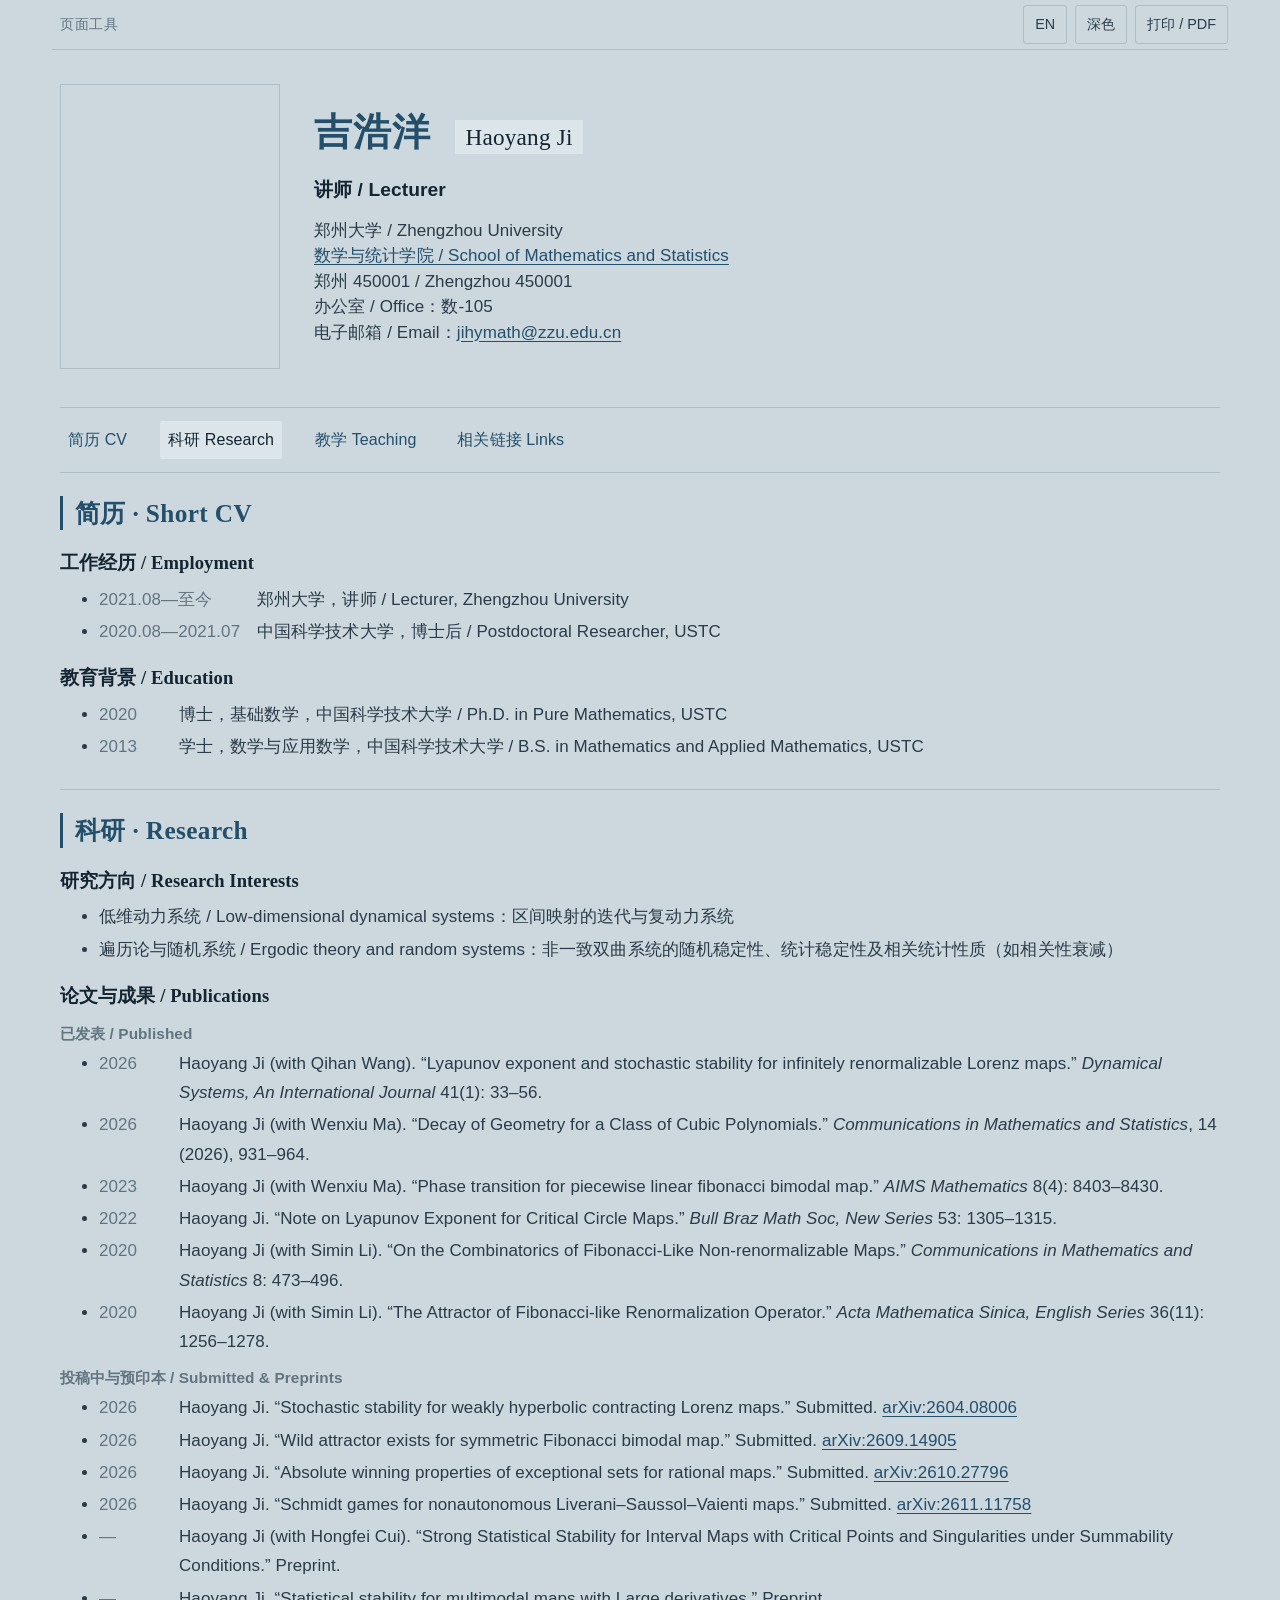
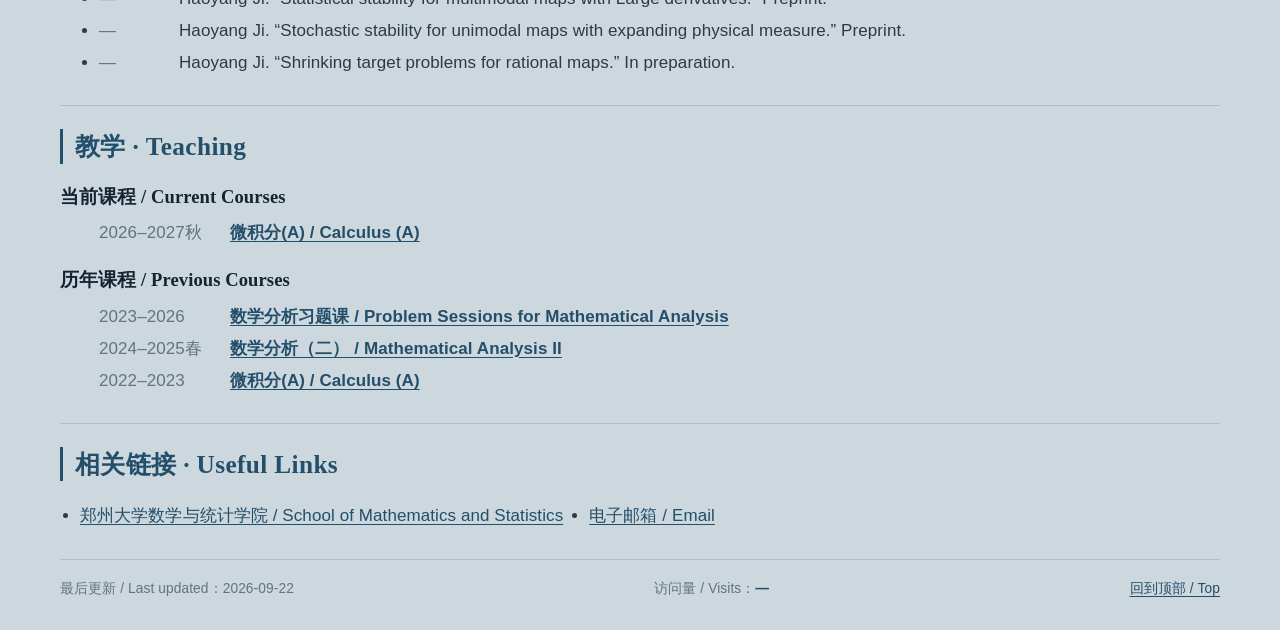
==== commit 81398b34: "Add arXiv link for nonautonomous Schmidt games paper" ====
--- a/index.html
+++ b/index.html
@@ -86,7 +86,7 @@
           <li><span class="publication-row"><span class="year">2026</span><span class="publication-entry">Haoyang Ji. “Stochastic stability for weakly hyperbolic contracting Lorenz maps.” Submitted. <a href="https://arxiv.org/abs/2604.08006" target="_blank" rel="noopener noreferrer">arXiv:2604.08006</a></span></span></li>
           <li><span class="publication-row"><span class="year">2026</span><span class="publication-entry">Haoyang Ji. “Wild attractor exists for symmetric Fibonacci bimodal map.” Submitted. <a href="https://arxiv.org/abs/2609.14905" target="_blank" rel="noopener noreferrer">arXiv:2609.14905</a></span></span></li>
           <li><span class="publication-row"><span class="year">2026</span><span class="publication-entry">Haoyang Ji. “Absolute winning properties of exceptional sets for rational maps.” Submitted. <a href="https://arxiv.org/abs/2610.27796" target="_blank" rel="noopener noreferrer">arXiv:2610.27796</a></span></span></li>
-          <li><span class="publication-row"><span class="year">2026</span><span class="publication-entry">Haoyang Ji. “Schmidt games for nonautonomous Liverani–Saussol–Vaienti maps.” Submitted.</span></span></li>
+          <li><span class="publication-row"><span class="year">2026</span><span class="publication-entry">Haoyang Ji. “Schmidt games for nonautonomous Liverani–Saussol–Vaienti maps.” Submitted. <a href="https://arxiv.org/abs/2611.11758" target="_blank" rel="noopener noreferrer">arXiv:2611.11758</a></span></span></li>
           <li><span class="publication-row"><span class="year">—</span><span class="publication-entry">Haoyang Ji (with Hongfei Cui). “Strong Statistical Stability for Interval Maps with Critical Points and Singularities under Summability Conditions.” Preprint.</span></span></li>
           <li><span class="publication-row"><span class="year">—</span><span class="publication-entry">Haoyang Ji. “Statistical stability for multimodal maps with Large derivatives.” Preprint.</span></span></li>
           <li><span class="publication-row"><span class="year">—</span><span class="publication-entry">Haoyang Ji. “Stochastic stability for unimodal maps with expanding physical measure.” Preprint.</span></span></li>
